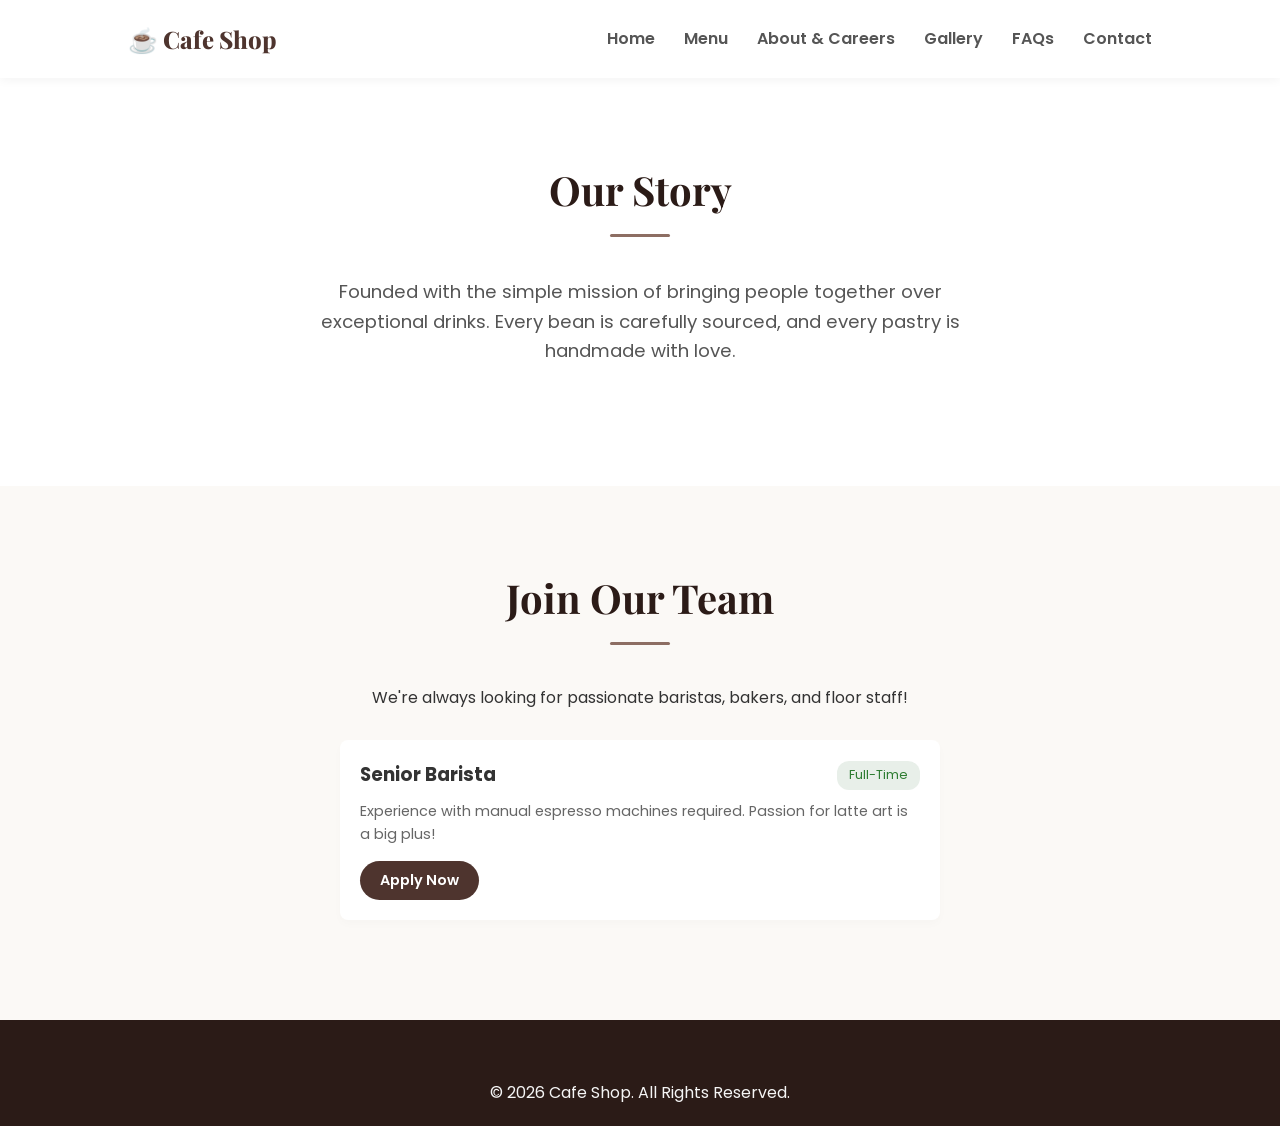
==== about.html @ fcc42a4b "Upgraded Cafe Shop Website" ====
<!DOCTYPE html>
<html lang="en">
<head>
    <meta charset="UTF-8">
    <meta name="viewport" content="width=device-width, initial-scale=1.0">
    <title>About Us & Careers | Cafe Shop</title>
    <link href="https://fonts.googleapis.com/css2?family=Playfair+Display:wght@600;800&family=Poppins:wght@300;400;600&display=swap" rel="stylesheet">
    <link rel="stylesheet" href="style.css">
</head>
<body>
    <header class="navbar">
        <div class="logo">☕ Cafe Shop</div>
        <nav>
            <a href="index.html">Home</a>
            <a href="menu.html">Menu</a>
            <a href="about.html" class="active">About & Careers</a>
            <a href="gallery.html">Gallery</a>
            <a href="faqs.html">FAQs</a>
            <a href="contact.html">Contact</a>
        </nav>
    </header>

    <section class="section-container text-center">
        <h2 class="section-title">Our Story</h2>
        <p class="lead-text" style="max-width: 700px; margin: 0 auto 40px auto;">Founded with the simple mission of bringing people together over exceptional drinks. Every bean is carefully sourced, and every pastry is handmade with love.</p>
    </section>

    <section class="section-container bg-light">
        <h2 class="section-title">Join Our Team</h2>
        <p class="text-center" style="margin-bottom: 30px;">We're always looking for passionate baristas, bakers, and floor staff!</p>
        
        <div class="jobs-list" style="max-width: 600px; margin: 0 auto;">
            <div class="job-card" style="background: white; padding: 20px; border-radius: 8px; margin-bottom: 20px; box-shadow: 0 4px 10px rgba(0,0,0,0.02);">
                <div style="display:flex; justify-content:space-between; align-items:center;">
                    <h3>Senior Barista</h3>
                    <span style="background: #e8efe9; color: #2e7d32; padding: 4px 12px; border-radius: 12px; font-size: 0.8rem;">Full-Time</span>
                </div>
                <p style="font-size: 0.9rem; color: #666; margin-top: 10px;">Experience with manual espresso machines required. Passion for latte art is a big plus!</p>
                <a href="mailto:careers@cafeshop.com" class="btn-primary" style="margin-top: 15px; padding: 8px 20px; font-size: 0.9rem;">Apply Now</a>
            </div>
        </div>
    </section>

    <footer class="footer"><p>&copy; 2026 Cafe Shop. All Rights Reserved.</p></footer>
</body>
</html>
---- style.css ----
/* --- Global Resets & Typography --- */
* {
    margin: 0;
    padding: 0;
    box-sizing: border-box;
}

html {
    scroll-behavior: smooth;
}

body {
    font-family: 'Poppins', sans-serif;
    color: #333333;
    background-color: #ffffff;
    line-height: 1.6;
}

/* --- Layout Containers --- */
.section-container {
    padding: 80px 10%;
}

.bg-light {
    background-color: #fbf9f6;
}

.section-title {
    font-family: 'Playfair Display', serif;
    font-size: 2.5rem;
    text-align: center;
    margin-bottom: 40px;
    color: #2b1b17;
    position: relative;
}

.section-title::after {
    content: '';
    display: block;
    width: 60px;
    height: 3px;
    background-color: #8d6e63;
    margin: 12px auto 0 auto;
    border-radius: 2px;
}

/* --- Navbar --- */
.navbar {
    display: flex;
    justify-content: space-between;
    align-items: center;
    padding: 20px 10%;
    background-color: #ffffff;
    box-shadow: 0 2px 10px rgba(0, 0, 0, 0.05);
    position: sticky;
    top: 0;
    z-index: 1000;
}

.navbar .logo {
    font-family: 'Playfair Display', serif;
    font-size: 1.5rem;
    font-weight: 800;
    color: #4e342e;
}

.navbar nav a {
    text-decoration: none;
    color: #555555;
    margin-left: 25px;
    font-weight: 600;
    transition: color 0.3s ease;
}

.navbar nav a:hover {
    color: #8d6e63;
}

/* --- Hero Section --- */
.hero {
    background: linear-gradient(rgba(0,0,0,0.4), rgba(0,0,0,0.4)), url('https://images.unsplash.com/photo-1501339847302-ac426a4a7cbb?q=80&w=1600') no-repeat center center/cover;
    height: 70vh;
    display: flex;
    justify-content: center;
    align-items: center;
    text-align: center;
    color: #ffffff;
}

.hero-content h1 {
    font-family: 'Playfair Display', serif;
    font-size: 4rem;
    margin-bottom: 15px;
    letter-spacing: 1px;
}

.hero-content p {
    font-size: 1.2rem;
    margin-bottom: 30px;
    font-weight: 300;
    opacity: 0.9;
}

/* --- Buttons --- */
.btn-primary {
    display: inline-block;
    padding: 12px 35px;
    background-color: #4e342e;
    color: #ffffff;
    text-decoration: none;
    border-radius: 30px;
    font-weight: 600;
    transition: transform 0.2s ease, background-color 0.3s ease;
}

.btn-primary:hover {
    background-color: #3e2723;
    transform: translateY(-2px);
}

.btn-secondary {
    padding: 12px 30px;
    background-color: transparent;
    color: #ffffff;
    border: 2px solid #ffffff;
    border-radius: 30px;
    font-weight: 600;
    cursor: pointer;
    transition: all 0.3s ease;
}

.btn-secondary:hover {
    background-color: #ffffff;
    color: #4e342e;
}

/* --- Grids & Cards --- */
.grid-4-col {
    display: grid;
    grid-template-columns: repeat(auto-fit, minmax(220px, 1fr));
    gap: 30px;
}

.grid-3-col {
    display: grid;
    grid-template-columns: repeat(auto-fit, minmax(280px, 1fr));
    gap: 30px;
}

.card {
    background-color: #ffffff;
    padding: 40px 25px;
    border-radius: 12px;
    text-align: center;
    border: 1px solid #eee;
    transition: all 0.3s ease;
}

.interactive-card:hover {
    transform: translateY(-10px);
    box-shadow: 0 15px 30px rgba(0, 0, 0, 0.08);
    border-color: #8d6e63;
}

.card-icon {
    font-size: 2.5rem;
    display: block;
    margin-bottom: 15px;
}

.card h3 {
    font-family: 'Playfair Display', serif;
    margin-bottom: 10px;
    color: #2b1b17;
}

.card p {
    font-size: 0.95rem;
    color: #666;
}

/* --- About & Why Choose Us --- */
.about-wrapper {
    max-width: 900px;
    margin: 0 auto;
}

.lead-text {
    font-size: 1.15rem;
    color: #555;
    margin-bottom: 50px;
}

.text-center { text-align: center; }

.why-us-grid {
    display: grid;
    grid-template-columns: repeat(auto-fit, minmax(250px, 1fr));
    gap: 25px;
}

.why-item {
    background: #ffffff;
    padding: 25px;
    border-radius: 8px;
    box-shadow: 0 4px 15px rgba(0,0,0,0.02);
}

.why-item h4 {
    color: #4e342e;
    font-size: 1.1rem;
    margin-bottom: 8px;
}

/* --- Reviews --- */
.review-card {
    background-color: #ffffff;
    padding: 30px;
    border-radius: 12px;
    box-shadow: 0 5px 20px rgba(0,0,0,0.04);
    border-top: 4px solid #8d6e63;
}

.stars {
    margin-bottom: 15px;
    font-size: 0.9rem;
}

.review-card p {
    font-style: italic;
    color: #444;
    margin-bottom: 15px;
}

.reviewer {
    font-weight: 600;
    color: #777;
    font-size: 0.9rem;
}

/* --- Footer --- */
.footer {
    background-color: #2b1b17;
    color: #f5f5f5;
    padding: 60px 10% 20px 10%;
    text-align: center;
}

.footer-content h3 {
    font-family: 'Playfair Display', serif;
    font-size: 2rem;
    margin-bottom: 20px;
}

.footer-content p {
    margin-bottom: 10px;
    opacity: 0.8;
}

.footer-content .btn-secondary {
    margin-top: 20px;
    margin-bottom: 40px;
}

.footer-bottom {
    border-top: 1px solid rgba(255,255,255,0.1);
    padding-top: 20px;
    font-size: 0.85rem;
    opacity: 0.6;
}

/* --- Responsive Adjustments --- */
@media (max-width: 768px) {
    .navbar {
        flex-direction: column;
        gap: 15px;
    }
    .navbar nav a {
        margin: 0 10px;
    }
    .hero-content h1 {
        font-size: 2.5rem;
    }
    .section-container {
        padding: 50px 5%;
    }
}
/* --- JS-Driven Animation Classes --- */

/* Initial state of elements hidden off-screen */
.reveal-hidden {
    opacity: 0;
    transform: translateY(30px);
    transition: opacity 0.8s cubic-bezier(0.25, 1, 0.5, 1), 
                transform 0.8s cubic-bezier(0.25, 1, 0.5, 1);
}

/* State applied by JS when scrolled into view */
.reveal-hidden.visible {
    opacity: 1;
    transform: translateY(0);
}

/* Staggered transition delays for item grids so they lift one by one */
.grid-4-col .card:nth-child(2) { transition-delay: 0.1s; }
.grid-4-col .card:nth-child(3) { transition-delay: 0.2s; }
.grid-4-col .card:nth-child(4) { transition-delay: 0.3s; }

.grid-3-col .review-card:nth-child(2) { transition-delay: 0.15s; }
.grid-3-col .review-card:nth-child(3) { transition-delay: 0.3s; }
/* --- High-End Multi-Scroll Menu Design --- */
.menu-scroll-section {
    min-height: 85vh; /* Extends each section so it takes full viewport real estate */
    display: flex;
    flex-direction: column;
    justify-content: center;
    padding: 60px 0;
}

.menu-section-title-box {
    text-align: center;
    background-color: #fbf9f6;
    padding: 40px 0;
    margin-bottom: 20px;
    border-top: 1px solid #eae5e0;
    border-bottom: 1px solid #eae5e0;
}

.menu-section-title-box h2 {
    font-family: 'Playfair Display', serif;
    font-size: 2.2rem;
    color: #2b1b17;
}

/* Background shifts to keep scrolling visibly engaging */
.banner-coffee { background-color: #ffffff; }
.banner-boba { background-color: #fcfbfa; }
.banner-dessert { background-color: #ffffff; }

/* Gallery Styling */
.gallery-grid {
    display: grid;
    grid-template-columns: repeat(auto-fit, minmax(280px, 1fr));
    gap: 20px;
    margin-top: 30px;
}
.gallery-item img {
    width: 100%;
    height: 300px;
    object-fit: cover;
    border-radius: 8px;
    transition: transform 0.3s ease;
}
.gallery-item img:hover {
    transform: scale(1.02);
}
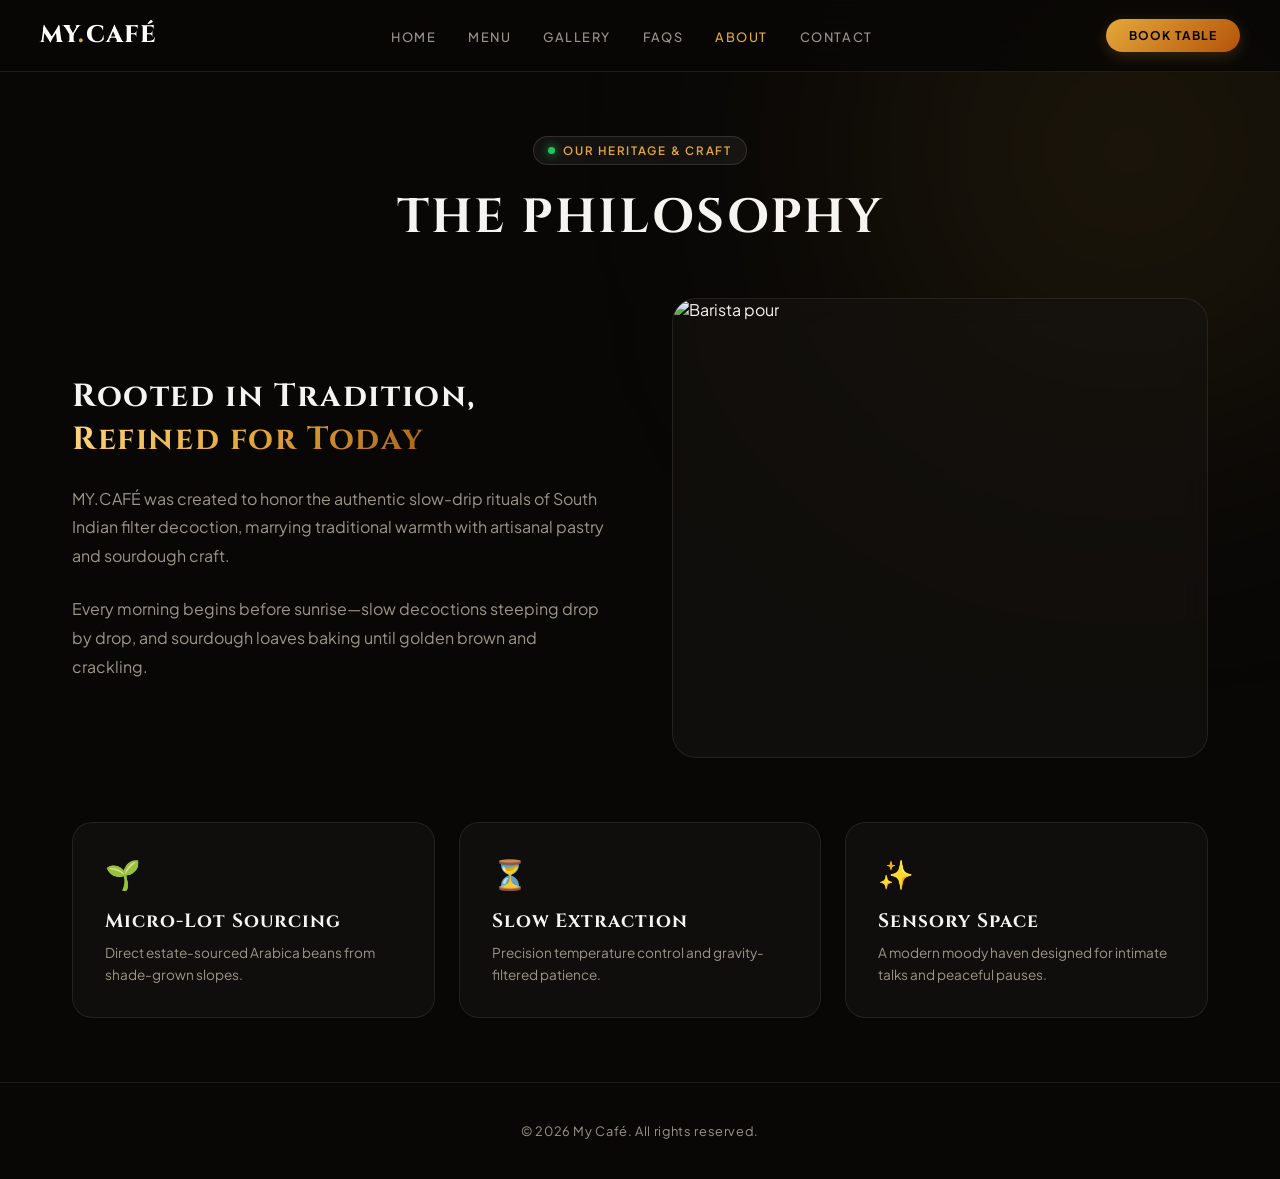
==== commit b10d9db8: "Update website with modern dark reel aesthetic" ====
--- a/about.html
+++ b/about.html
@@ -1,46 +1,85 @@
 <!DOCTYPE html>
 <html lang="en">
 <head>
-    <meta charset="UTF-8">
-    <meta name="viewport" content="width=device-width, initial-scale=1.0">
-    <title>About Us & Careers | Cafe Shop</title>
-    <link href="https://fonts.googleapis.com/css2?family=Playfair+Display:wght@600;800&family=Poppins:wght@300;400;600&display=swap" rel="stylesheet">
-    <link rel="stylesheet" href="style.css">
+  <meta charset="UTF-8" />
+  <meta name="viewport" content="width=device-width, initial-scale=1.0" />
+  <title>About Us | MY.CAFÉ</title>
+  <link rel="preconnect" href="https://fonts.googleapis.com">
+  <link rel="preconnect" href="https://fonts.gstatic.com" crossorigin>
+  <link href="https://fonts.googleapis.com/css2?family=Cinzel:wght@700;900&family=Plus+Jakarta+Sans:wght@300;400;500;600;700&display=swap" rel="stylesheet">
+  <link rel="stylesheet" href="style.css" />
+  <style>
+    .about-wrap { max-width: 1200px; margin: 0 auto; padding: 4rem 2rem; position: relative; z-index: 2; }
+    .about-grid { display: grid; grid-template-columns: 1fr 1fr; gap: 4rem; align-items: center; margin-top: 3rem; }
+    .about-img-box { height: 460px; border-radius: 24px; overflow: hidden; border: 1px solid var(--border-subtle); }
+    .about-img-box img { width: 100%; height: 100%; object-fit: cover; }
+    .pillars-grid { display: grid; grid-template-columns: repeat(auto-fit, minmax(260px, 1fr)); gap: 1.5rem; margin-top: 4rem; }
+    .pillar-card { padding: 2rem; border-radius: 20px; }
+    @media (max-width: 900px) { .about-grid { grid-template-columns: 1fr; } }
+  </style>
 </head>
 <body>
-    <header class="navbar">
-        <div class="logo">☕ Cafe Shop</div>
-        <nav>
-            <a href="index.html">Home</a>
-            <a href="menu.html">Menu</a>
-            <a href="about.html" class="active">About & Careers</a>
-            <a href="gallery.html">Gallery</a>
-            <a href="faqs.html">FAQs</a>
-            <a href="contact.html">Contact</a>
-        </nav>
-    </header>
 
-    <section class="section-container text-center">
-        <h2 class="section-title">Our Story</h2>
-        <p class="lead-text" style="max-width: 700px; margin: 0 auto 40px auto;">Founded with the simple mission of bringing people together over exceptional drinks. Every bean is carefully sourced, and every pastry is handmade with love.</p>
-    </section>
+  <div class="glow-sphere sphere-top"></div>
 
-    <section class="section-container bg-light">
-        <h2 class="section-title">Join Our Team</h2>
-        <p class="text-center" style="margin-bottom: 30px;">We're always looking for passionate baristas, bakers, and floor staff!</p>
-        
-        <div class="jobs-list" style="max-width: 600px; margin: 0 auto;">
-            <div class="job-card" style="background: white; padding: 20px; border-radius: 8px; margin-bottom: 20px; box-shadow: 0 4px 10px rgba(0,0,0,0.02);">
-                <div style="display:flex; justify-content:space-between; align-items:center;">
-                    <h3>Senior Barista</h3>
-                    <span style="background: #e8efe9; color: #2e7d32; padding: 4px 12px; border-radius: 12px; font-size: 0.8rem;">Full-Time</span>
-                </div>
-                <p style="font-size: 0.9rem; color: #666; margin-top: 10px;">Experience with manual espresso machines required. Passion for latte art is a big plus!</p>
-                <a href="mailto:careers@cafeshop.com" class="btn-primary" style="margin-top: 15px; padding: 8px 20px; font-size: 0.9rem;">Apply Now</a>
-            </div>
-        </div>
-    </section>
+  <nav class="navbar">
+    <a href="index.html" class="logo luxury-title">MY<span>.</span>CAFÉ</a>
+    <ul class="nav-links">
+      <li><a href="index.html">HOME</a></li>
+      <li><a href="menu.html">MENU</a></li>
+      <li><a href="gallery.html">GALLERY</a></li>
+      <li><a href="faqs.html">FAQS</a></li>
+      <li><a href="about.html" class="active">ABOUT</a></li>
+      <li><a href="contact.html">CONTACT</a></li>
+    </ul>
+    <a href="contact.html" class="nav-cta">BOOK TABLE</a>
+  </nav>
 
-    <footer class="footer"><p>&copy; 2026 Cafe Shop. All Rights Reserved.</p></footer>
+  <div class="about-wrap">
+    <div style="text-align: center;">
+      <div class="live-pill"><span class="pulse"></span> OUR HERITAGE & CRAFT</div>
+      <h1 class="luxury-title" style="font-size: 3rem;">THE PHILOSOPHY</h1>
+    </div>
+
+    <div class="about-grid">
+      <div>
+        <h2 class="luxury-title" style="font-size: 2rem; margin-bottom: 1.5rem;">Rooted in Tradition, <br/><span class="gold-gradient-text">Refined for Today</span></h2>
+        <p style="color: var(--text-secondary); line-height: 1.8; margin-bottom: 1.5rem;">
+          MY.CAFÉ was created to honor the authentic slow-drip rituals of South Indian filter decoction, marrying traditional warmth with artisanal pastry and sourdough craft.
+        </p>
+        <p style="color: var(--text-secondary); line-height: 1.8;">
+          Every morning begins before sunrise—slow decoctions steeping drop by drop, and sourdough loaves baking until golden brown and crackling.
+        </p>
+      </div>
+
+      <div class="glass-card about-img-box" data-tilt>
+        <img src="https://images.unsplash.com/photo-1442512595331-e89e73853f31?auto=format&fit=crop&w=800&q=80" alt="Barista pour" />
+      </div>
+    </div>
+
+    <div class="pillars-grid">
+      <div class="glass-card pillar-card">
+        <span style="font-size: 1.8rem; display: block; margin-bottom: 1rem;">🌱</span>
+        <h3 class="luxury-title" style="font-size: 1.2rem; margin-bottom: 0.5rem;">Micro-Lot Sourcing</h3>
+        <p style="color: var(--text-secondary); font-size: 0.85rem; line-height: 1.6;">Direct estate-sourced Arabica beans from shade-grown slopes.</p>
+      </div>
+      <div class="glass-card pillar-card">
+        <span style="font-size: 1.8rem; display: block; margin-bottom: 1rem;">⏳</span>
+        <h3 class="luxury-title" style="font-size: 1.2rem; margin-bottom: 0.5rem;">Slow Extraction</h3>
+        <p style="color: var(--text-secondary); font-size: 0.85rem; line-height: 1.6;">Precision temperature control and gravity-filtered patience.</p>
+      </div>
+      <div class="glass-card pillar-card">
+        <span style="font-size: 1.8rem; display: block; margin-bottom: 1rem;">✨</span>
+        <h3 class="luxury-title" style="font-size: 1.2rem; margin-bottom: 0.5rem;">Sensory Space</h3>
+        <p style="color: var(--text-secondary); font-size: 0.85rem; line-height: 1.6;">A modern moody haven designed for intimate talks and peaceful pauses.</p>
+      </div>
+    </div>
+  </div>
+
+  <footer>
+    <p>© 2026 My Café. All rights reserved.</p>
+  </footer>
+
+  <script src="script.js"></script>
 </body>
 </html>
--- a/style.css
+++ b/style.css
@@ -1,356 +1,218 @@
-/* --- Global Resets & Typography --- */
+/* --- Google Fonts & Global Variables --- */
+:root {
+  --bg-dark: #080706;
+  --bg-card: rgba(22, 19, 16, 0.65);
+  --accent-gold: #e5a93b;
+  --accent-gold-hover: #f5b74c;
+  --accent-glow: rgba(229, 169, 59, 0.28);
+  --text-main: #f5f4f0;
+  --text-secondary: #9c9588;
+  --border-subtle: rgba(255, 255, 255, 0.08);
+}
+
 * {
-    margin: 0;
-    padding: 0;
-    box-sizing: border-box;
-}
-
-html {
-    scroll-behavior: smooth;
+  margin: 0;
+  padding: 0;
+  box-sizing: border-box;
 }
 
 body {
-    font-family: 'Poppins', sans-serif;
-    color: #333333;
-    background-color: #ffffff;
-    line-height: 1.6;
-}
-
-/* --- Layout Containers --- */
-.section-container {
-    padding: 80px 10%;
-}
-
-.bg-light {
-    background-color: #fbf9f6;
-}
-
-.section-title {
-    font-family: 'Playfair Display', serif;
-    font-size: 2.5rem;
-    text-align: center;
-    margin-bottom: 40px;
-    color: #2b1b17;
-    position: relative;
-}
-
-.section-title::after {
-    content: '';
-    display: block;
-    width: 60px;
-    height: 3px;
-    background-color: #8d6e63;
-    margin: 12px auto 0 auto;
-    border-radius: 2px;
-}
-
-/* --- Navbar --- */
+  background-color: var(--bg-dark);
+  color: var(--text-main);
+  font-family: 'Plus Jakarta Sans', sans-serif;
+  overflow-x: hidden;
+  min-height: 100vh;
+  display: flex;
+  flex-direction: column;
+}
+
+.luxury-title {
+  font-family: 'Cinzel', serif;
+  letter-spacing: 0.05em;
+}
+
+/* Ambient Glow Orbs */
+.glow-sphere {
+  position: absolute;
+  width: 500px;
+  height: 500px;
+  border-radius: 50%;
+  filter: blur(140px);
+  pointer-events: none;
+  z-index: 0;
+}
+.sphere-top {
+  top: -100px;
+  right: -100px;
+  background: rgba(229, 169, 59, 0.12);
+}
+.sphere-bottom {
+  bottom: 80px;
+  left: -120px;
+  background: rgba(180, 83, 9, 0.12);
+}
+
+/* Navbar */
 .navbar {
-    display: flex;
-    justify-content: space-between;
-    align-items: center;
-    padding: 20px 10%;
-    background-color: #ffffff;
-    box-shadow: 0 2px 10px rgba(0, 0, 0, 0.05);
-    position: sticky;
-    top: 0;
-    z-index: 1000;
-}
-
-.navbar .logo {
-    font-family: 'Playfair Display', serif;
-    font-size: 1.5rem;
-    font-weight: 800;
-    color: #4e342e;
-}
-
-.navbar nav a {
-    text-decoration: none;
-    color: #555555;
-    margin-left: 25px;
-    font-weight: 600;
-    transition: color 0.3s ease;
-}
-
-.navbar nav a:hover {
-    color: #8d6e63;
-}
-
-/* --- Hero Section --- */
-.hero {
-    background: linear-gradient(rgba(0,0,0,0.4), rgba(0,0,0,0.4)), url('https://images.unsplash.com/photo-1501339847302-ac426a4a7cbb?q=80&w=1600') no-repeat center center/cover;
-    height: 70vh;
-    display: flex;
-    justify-content: center;
-    align-items: center;
-    text-align: center;
-    color: #ffffff;
-}
-
-.hero-content h1 {
-    font-family: 'Playfair Display', serif;
-    font-size: 4rem;
-    margin-bottom: 15px;
-    letter-spacing: 1px;
-}
-
-.hero-content p {
-    font-size: 1.2rem;
-    margin-bottom: 30px;
-    font-weight: 300;
-    opacity: 0.9;
-}
-
-/* --- Buttons --- */
-.btn-primary {
-    display: inline-block;
-    padding: 12px 35px;
-    background-color: #4e342e;
-    color: #ffffff;
-    text-decoration: none;
-    border-radius: 30px;
-    font-weight: 600;
-    transition: transform 0.2s ease, background-color 0.3s ease;
-}
-
-.btn-primary:hover {
-    background-color: #3e2723;
-    transform: translateY(-2px);
-}
-
-.btn-secondary {
-    padding: 12px 30px;
-    background-color: transparent;
-    color: #ffffff;
-    border: 2px solid #ffffff;
-    border-radius: 30px;
-    font-weight: 600;
-    cursor: pointer;
-    transition: all 0.3s ease;
-}
-
-.btn-secondary:hover {
-    background-color: #ffffff;
-    color: #4e342e;
-}
-
-/* --- Grids & Cards --- */
-.grid-4-col {
-    display: grid;
-    grid-template-columns: repeat(auto-fit, minmax(220px, 1fr));
-    gap: 30px;
-}
-
-.grid-3-col {
-    display: grid;
-    grid-template-columns: repeat(auto-fit, minmax(280px, 1fr));
-    gap: 30px;
-}
-
-.card {
-    background-color: #ffffff;
-    padding: 40px 25px;
-    border-radius: 12px;
-    text-align: center;
-    border: 1px solid #eee;
-    transition: all 0.3s ease;
-}
-
-.interactive-card:hover {
-    transform: translateY(-10px);
-    box-shadow: 0 15px 30px rgba(0, 0, 0, 0.08);
-    border-color: #8d6e63;
-}
-
-.card-icon {
-    font-size: 2.5rem;
-    display: block;
-    margin-bottom: 15px;
-}
-
-.card h3 {
-    font-family: 'Playfair Display', serif;
-    margin-bottom: 10px;
-    color: #2b1b17;
-}
-
-.card p {
-    font-size: 0.95rem;
-    color: #666;
-}
-
-/* --- About & Why Choose Us --- */
-.about-wrapper {
-    max-width: 900px;
-    margin: 0 auto;
-}
-
-.lead-text {
-    font-size: 1.15rem;
-    color: #555;
-    margin-bottom: 50px;
-}
-
-.text-center { text-align: center; }
-
-.why-us-grid {
-    display: grid;
-    grid-template-columns: repeat(auto-fit, minmax(250px, 1fr));
-    gap: 25px;
-}
-
-.why-item {
-    background: #ffffff;
-    padding: 25px;
-    border-radius: 8px;
-    box-shadow: 0 4px 15px rgba(0,0,0,0.02);
-}
-
-.why-item h4 {
-    color: #4e342e;
-    font-size: 1.1rem;
-    margin-bottom: 8px;
-}
-
-/* --- Reviews --- */
-.review-card {
-    background-color: #ffffff;
-    padding: 30px;
-    border-radius: 12px;
-    box-shadow: 0 5px 20px rgba(0,0,0,0.04);
-    border-top: 4px solid #8d6e63;
-}
-
-.stars {
-    margin-bottom: 15px;
-    font-size: 0.9rem;
-}
-
-.review-card p {
-    font-style: italic;
-    color: #444;
-    margin-bottom: 15px;
-}
-
-.reviewer {
-    font-weight: 600;
-    color: #777;
-    font-size: 0.9rem;
-}
-
-/* --- Footer --- */
-.footer {
-    background-color: #2b1b17;
-    color: #f5f5f5;
-    padding: 60px 10% 20px 10%;
-    text-align: center;
-}
-
-.footer-content h3 {
-    font-family: 'Playfair Display', serif;
-    font-size: 2rem;
-    margin-bottom: 20px;
-}
-
-.footer-content p {
-    margin-bottom: 10px;
-    opacity: 0.8;
-}
-
-.footer-content .btn-secondary {
-    margin-top: 20px;
-    margin-bottom: 40px;
-}
-
-.footer-bottom {
-    border-top: 1px solid rgba(255,255,255,0.1);
-    padding-top: 20px;
-    font-size: 0.85rem;
-    opacity: 0.6;
-}
-
-/* --- Responsive Adjustments --- */
+  position: sticky;
+  top: 0;
+  width: 100%;
+  padding: 1.2rem 2.5rem;
+  background: rgba(8, 7, 6, 0.82);
+  backdrop-filter: blur(18px);
+  -webkit-backdrop-filter: blur(18px);
+  border-bottom: 1px solid var(--border-subtle);
+  display: flex;
+  justify-content: space-between;
+  align-items: center;
+  z-index: 100;
+}
+
+.logo {
+  font-size: 1.5rem;
+  font-weight: 800;
+  color: #fff;
+  text-decoration: none;
+}
+.logo span {
+  color: var(--accent-gold);
+}
+
+.nav-links {
+  display: flex;
+  gap: 2rem;
+  list-style: none;
+}
+.nav-links a {
+  text-decoration: none;
+  color: var(--text-secondary);
+  font-size: 0.8rem;
+  letter-spacing: 0.12em;
+  font-weight: 500;
+  transition: color 0.3s ease;
+}
+.nav-links a:hover,
+.nav-links a.active {
+  color: var(--accent-gold);
+}
+
+.nav-cta {
+  padding: 0.55rem 1.4rem;
+  border-radius: 50px;
+  background: linear-gradient(135deg, #e5a93b, #b45309);
+  color: #080706;
+  font-weight: 700;
+  font-size: 0.75rem;
+  letter-spacing: 0.1em;
+  text-decoration: none;
+  box-shadow: 0 4px 15px rgba(229, 169, 59, 0.2);
+  transition: transform 0.2s, box-shadow 0.2s;
+}
+.nav-cta:hover {
+  transform: translateY(-2px);
+  box-shadow: 0 8px 25px rgba(229, 169, 59, 0.4);
+}
+
+/* Common UI Elements */
+.live-pill {
+  display: inline-flex;
+  align-items: center;
+  gap: 8px;
+  background: rgba(255, 255, 255, 0.05);
+  border: 1px solid rgba(255, 255, 255, 0.12);
+  padding: 6px 14px;
+  border-radius: 30px;
+  font-size: 0.72rem;
+  letter-spacing: 0.15em;
+  color: var(--accent-gold);
+  font-weight: 600;
+  margin-bottom: 1.25rem;
+}
+.live-pill .pulse {
+  width: 7px;
+  height: 7px;
+  background: #22c55e;
+  border-radius: 50%;
+  box-shadow: 0 0 10px #22c55e;
+}
+
+.gold-gradient-text {
+  background: linear-gradient(135deg, #ffd782, #e5a93b, #a86214);
+  -webkit-background-clip: text;
+  -webkit-text-fill-color: transparent;
+}
+
+.glass-card {
+  background: var(--bg-card);
+  backdrop-filter: blur(14px);
+  border: 1px solid var(--border-subtle);
+  border-radius: 20px;
+  overflow: hidden;
+  transition: transform 0.25s ease, border-color 0.3s ease, box-shadow 0.3s ease;
+}
+.glass-card:hover {
+  border-color: rgba(229, 169, 59, 0.4);
+  box-shadow: 0 15px 35px -10px var(--accent-glow);
+}
+
+.btn-glow-gold {
+  display: inline-block;
+  padding: 0.9rem 2.2rem;
+  background: var(--accent-gold);
+  color: #080706;
+  font-weight: 700;
+  font-size: 0.8rem;
+  letter-spacing: 0.1em;
+  border-radius: 50px;
+  text-decoration: none;
+  box-shadow: 0 10px 25px rgba(229, 169, 59, 0.3);
+  transition: all 0.3s ease;
+  border: none;
+  cursor: pointer;
+}
+.btn-glow-gold:hover {
+  background: var(--accent-gold-hover);
+  transform: translateY(-2px);
+  box-shadow: 0 15px 35px rgba(229, 169, 59, 0.5);
+}
+
+.btn-glass-hollow {
+  display: inline-block;
+  padding: 0.9rem 2rem;
+  border: 1px solid rgba(255, 255, 255, 0.15);
+  background: rgba(255, 255, 255, 0.03);
+  color: #f5f4f0;
+  font-weight: 600;
+  font-size: 0.8rem;
+  letter-spacing: 0.1em;
+  border-radius: 50px;
+  text-decoration: none;
+  backdrop-filter: blur(10px);
+  transition: all 0.3s ease;
+}
+.btn-glass-hollow:hover {
+  border-color: var(--accent-gold);
+  color: var(--accent-gold);
+}
+
+/* Footer */
+footer {
+  margin-top: auto;
+  padding: 2.5rem;
+  text-align: center;
+  border-top: 1px solid var(--border-subtle);
+color: var(--text-secondary);
+  font-size: 0.8rem;
+  letter-spacing: 0.05em;
+  position: relative;
+  z-index: 2;
+}
+
 @media (max-width: 768px) {
-    .navbar {
-        flex-direction: column;
-        gap: 15px;
-    }
-    .navbar nav a {
-        margin: 0 10px;
-    }
-    .hero-content h1 {
-        font-size: 2.5rem;
-    }
-    .section-container {
-        padding: 50px 5%;
-    }
-}
-/* --- JS-Driven Animation Classes --- */
-
-/* Initial state of elements hidden off-screen */
-.reveal-hidden {
-    opacity: 0;
-    transform: translateY(30px);
-    transition: opacity 0.8s cubic-bezier(0.25, 1, 0.5, 1), 
-                transform 0.8s cubic-bezier(0.25, 1, 0.5, 1);
-}
-
-/* State applied by JS when scrolled into view */
-.reveal-hidden.visible {
-    opacity: 1;
-    transform: translateY(0);
-}
-
-/* Staggered transition delays for item grids so they lift one by one */
-.grid-4-col .card:nth-child(2) { transition-delay: 0.1s; }
-.grid-4-col .card:nth-child(3) { transition-delay: 0.2s; }
-.grid-4-col .card:nth-child(4) { transition-delay: 0.3s; }
-
-.grid-3-col .review-card:nth-child(2) { transition-delay: 0.15s; }
-.grid-3-col .review-card:nth-child(3) { transition-delay: 0.3s; }
-/* --- High-End Multi-Scroll Menu Design --- */
-.menu-scroll-section {
-    min-height: 85vh; /* Extends each section so it takes full viewport real estate */
-    display: flex;
-    flex-direction: column;
-    justify-content: center;
-    padding: 60px 0;
-}
-
-.menu-section-title-box {
-    text-align: center;
-    background-color: #fbf9f6;
-    padding: 40px 0;
-    margin-bottom: 20px;
-    border-top: 1px solid #eae5e0;
-    border-bottom: 1px solid #eae5e0;
-}
-
-.menu-section-title-box h2 {
-    font-family: 'Playfair Display', serif;
-    font-size: 2.2rem;
-    color: #2b1b17;
-}
-
-/* Background shifts to keep scrolling visibly engaging */
-.banner-coffee { background-color: #ffffff; }
-.banner-boba { background-color: #fcfbfa; }
-.banner-dessert { background-color: #ffffff; }
-
-/* Gallery Styling */
-.gallery-grid {
-    display: grid;
-    grid-template-columns: repeat(auto-fit, minmax(280px, 1fr));
-    gap: 20px;
-    margin-top: 30px;
-}
-.gallery-item img {
-    width: 100%;
-    height: 300px;
-    object-fit: cover;
-    border-radius: 8px;
-    transition: transform 0.3s ease;
-}
-.gallery-item img:hover {
-    transform: scale(1.02);
+  .navbar { 
+    padding: 1rem 1.5rem; 
+  }
+  .nav-links { 
+    display: none; 
+  }
 }
